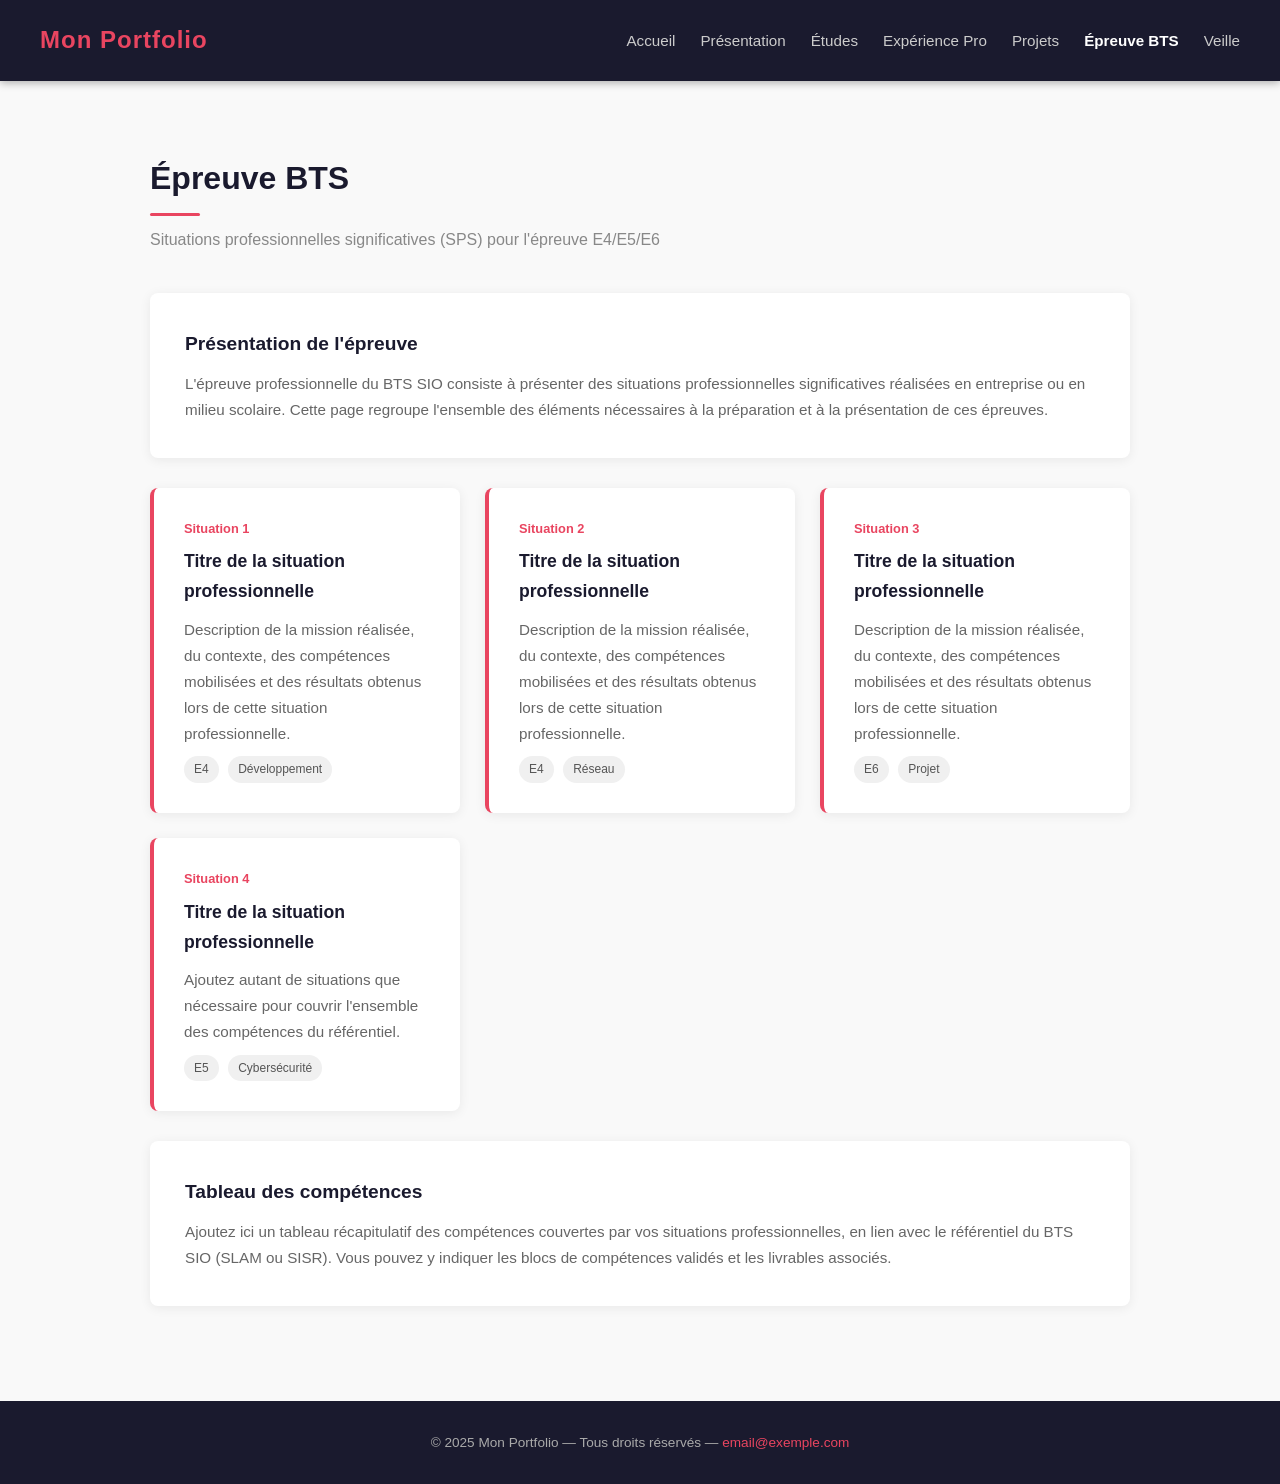
==== epreuve_bts.html @ cc59b0d3 "Update email address in footer of epreuve_bts.html" ====
<!DOCTYPE html>
<html lang="fr">
<head>
    <meta charset="UTF-8">
    <meta name="viewport" content="width=device-width, initial-scale=1.0">
    <title>Portfolio - BTS</title>
    <link rel="stylesheet" href="style.css">
</head>
<body>
<header>
    <div class="logo">Mon Portfolio</div>
    <nav>
        <ul>
            <li><a href="index.html">Accueil</a></li>
            <li><a href="presentation.html">Présentation</a></li>
            <li><a href="etudes.html">Études</a></li>
            <li><a href="experience.html">Expérience Pro</a></li>
            <li><a href="projets.html">Projets</a></li>
            <li><a href="epreuve_bts.html"style="color:white;font-weight:700">Épreuve BTS</a></li>
            <li><a href="veille.html">Veille</a></li>
        </ul>
    </nav>
</header>

<div class="section">
    <h2 class="section-title">Épreuve BTS</h2>
    <p class="section-subtitle">Situations professionnelles significatives (SPS) pour l'épreuve E4/E5/E6</p>

    <div class="info-block">
        <h3>Présentation de l'épreuve</h3>
        <p>
            L'épreuve professionnelle du BTS SIO consiste à présenter des situations professionnelles
            significatives réalisées en entreprise ou en milieu scolaire. Cette page regroupe l'ensemble
            des éléments nécessaires à la préparation et à la présentation de ces épreuves.
        </p>
    </div>

    <div class="cards">
        <div class="card">
            <div class="date">Situation 1</div>
            <h3>Titre de la situation professionnelle</h3>
            <p>Description de la mission réalisée, du contexte, des compétences mobilisées et des résultats obtenus lors de cette situation professionnelle.</p>
            <span class="tag">E4</span>
            <span class="tag">Développement</span>
        </div>

        <div class="card">
            <div class="date">Situation 2</div>
            <h3>Titre de la situation professionnelle</h3>
            <p>Description de la mission réalisée, du contexte, des compétences mobilisées et des résultats obtenus lors de cette situation professionnelle.</p>
            <span class="tag">E4</span>
            <span class="tag">Réseau</span>
        </div>

        <div class="card">
            <div class="date">Situation 3</div>
            <h3>Titre de la situation professionnelle</h3>
            <p>Description de la mission réalisée, du contexte, des compétences mobilisées et des résultats obtenus lors de cette situation professionnelle.</p>
            <span class="tag">E6</span>
            <span class="tag">Projet</span>
        </div>

        <div class="card">
            <div class="date">Situation 4</div>
            <h3>Titre de la situation professionnelle</h3>
            <p>Ajoutez autant de situations que nécessaire pour couvrir l'ensemble des compétences du référentiel.</p>
            <span class="tag">E5</span>
            <span class="tag">Cybersécurité</span>
        </div>
    </div>

    <div class="info-block" style="margin-top:30px;">
        <h3>Tableau des compétences</h3>
        <p>Ajoutez ici un tableau récapitulatif des compétences couvertes par vos situations professionnelles,
           en lien avec le référentiel du BTS SIO (SLAM ou SISR). Vous pouvez y indiquer les blocs de compétences
           validés et les livrables associés.</p>
    </div>
</div>

<footer>
    <p>© 2025 Mon Portfolio &mdash; Tous droits réservés &mdash; <a href="mailto:email@exemple.com">email@exemple.com</a></p>
</footer>
</body>
</html>
---- style.css ----
* {
    margin: 0;
    padding: 0;
    box-sizing: border-box;
}

body {
    font-family: 'Segoe UI', Tahoma, Geneva, Verdana, sans-serif;
    background-color: #f9f9f9;
    color: #333;
    line-height: 1.7;
}

header {
    background-color: #1a1a2e;
    color: white;
    padding: 20px 40px;
    display: flex;
    justify-content: space-between;
    align-items: center;
    position: sticky;
    top: 0;
    z-index: 100;
    box-shadow: 0 2px 8px rgba(0,0,0,0.3);
}

header .logo {
    font-size: 1.5rem;
    font-weight: 700;
    letter-spacing: 1px;
    color: #e94560;
}

nav ul {
    list-style: none;
    display: flex;
    gap: 25px;
}

nav ul li a {
    color: #ccc;
    text-decoration: none;
    font-size: 0.95rem;
    transition: color 0.3s;
}

nav ul li a:hover {
    color: #e94560;
}

.hero {
    background: linear-gradient(135deg, #1a1a2e, #16213e);
    color: white;
    text-align: center;
    padding: 100px 20px;
}

.hero h1 {
    font-size: 3rem;
    margin-bottom: 15px;
    color: #fff;
}

.hero h1 span {
    color: #e94560;
}

.hero p {
    font-size: 1.2rem;
    color: #aaa;
    margin-bottom: 30px;
    max-width: 600px;
    margin-left: auto;
    margin-right: auto;
}

.btn {
    display: inline-block;
    background-color: #e94560;
    color: white;
    padding: 12px 30px;
    border-radius: 4px;
    text-decoration: none;
    font-size: 1rem;
    transition: background-color 0.3s;
    margin: 5px;
}

.btn:hover {
    background-color: #c73652;
}

.btn-outline {
    background-color: transparent;
    border: 2px solid #e94560;
    color: #e94560;
}

.btn-outline:hover {
    background-color: #e94560;
    color: white;
}

.section {
    padding: 70px 60px;
    max-width: 1100px;
    margin: 0 auto;
}

.section-title {
    font-size: 2rem;
    color: #1a1a2e;
    margin-bottom: 10px;
    position: relative;
    display: inline-block;
}

.section-title::after {
    content: '';
    display: block;
    width: 50px;
    height: 3px;
    background-color: #e94560;
    margin-top: 8px;
    border-radius: 2px;
}

.section-subtitle {
    color: #888;
    margin-bottom: 40px;
    font-size: 1rem;
}

.cards {
    display: grid;
    grid-template-columns: repeat(auto-fit, minmax(280px, 1fr));
    gap: 25px;
    margin-top: 30px;
}

.card {
    background: white;
    border-radius: 8px;
    padding: 30px;
    box-shadow: 0 2px 12px rgba(0,0,0,0.07);
    transition: transform 0.3s, box-shadow 0.3s;
    border-left: 4px solid #e94560;
}

.card:hover {
    transform: translateY(-4px);
    box-shadow: 0 8px 20px rgba(0,0,0,0.12);
}

.card h3 {
    font-size: 1.1rem;
    margin-bottom: 10px;
    color: #1a1a2e;
}

.card p {
    color: #666;
    font-size: 0.95rem;
}

.card .date {
    font-size: 0.8rem;
    color: #e94560;
    margin-bottom: 8px;
    font-weight: 600;
}

.card .tag {
    display: inline-block;
    background-color: #f0f0f0;
    color: #555;
    font-size: 0.75rem;
    padding: 3px 10px;
    border-radius: 20px;
    margin-top: 10px;
    margin-right: 5px;
}

.info-block {
    background: white;
    border-radius: 8px;
    padding: 35px;
    box-shadow: 0 2px 12px rgba(0,0,0,0.07);
    margin-bottom: 25px;
}

.info-block h3 {
    color: #1a1a2e;
    margin-bottom: 10px;
    font-size: 1.2rem;
}

.info-block p {
    color: #666;
    font-size: 0.95rem;
}

.two-col {
    display: grid;
    grid-template-columns: 1fr 2fr;
    gap: 40px;
    align-items: start;
}

.profile-box {
    background: white;
    border-radius: 8px;
    padding: 30px;
    text-align: center;
    box-shadow: 0 2px 12px rgba(0,0,0,0.07);
}

.profile-box .avatar {
    width: 120px;
    height: 120px;
    border-radius: 50%;
    background-color: #1a1a2e;
    margin: 0 auto 15px;
    display: flex;
    align-items: center;
    justify-content: center;
    font-size: 3rem;
    color: #e94560;
}

.profile-box h2 {
    font-size: 1.3rem;
    color: #1a1a2e;
    margin-bottom: 5px;
}

.profile-box p {
    color: #888;
    font-size: 0.9rem;
}

.skills-list {
    display: flex;
    flex-wrap: wrap;
    gap: 10px;
    margin-top: 15px;
}

.skill-badge {
    background-color: #1a1a2e;
    color: white;
    padding: 6px 16px;
    border-radius: 20px;
    font-size: 0.85rem;
}

.quick-links {
    display: grid;
    grid-template-columns: repeat(auto-fit, minmax(180px, 1fr));
    gap: 20px;
    margin-top: 40px;
}

.quick-link-card {
    background: white;
    border-radius: 8px;
    padding: 25px;
    text-align: center;
    text-decoration: none;
    color: #1a1a2e;
    box-shadow: 0 2px 12px rgba(0,0,0,0.07);
    transition: transform 0.3s, box-shadow 0.3s;
    border-top: 3px solid #e94560;
}

.quick-link-card:hover {
    transform: translateY(-4px);
    box-shadow: 0 8px 20px rgba(0,0,0,0.12);
    color: #e94560;
}

.quick-link-card .icon {
    font-size: 2rem;
    margin-bottom: 10px;
}

.quick-link-card span {
    font-size: 0.9rem;
    font-weight: 600;
}

footer {
    background-color: #1a1a2e;
    color: #aaa;
    text-align: center;
    padding: 30px;
    font-size: 0.85rem;
}

footer a {
    color: #e94560;
    text-decoration: none;
}

@media (max-width: 768px) {
    header {
        flex-direction: column;
        gap: 15px;
        padding: 15px 20px;
    }
    nav ul {
        flex-wrap: wrap;
        justify-content: center;
        gap: 12px;
    }
    .section {
        padding: 50px 20px;
    }
    .hero h1 {
        font-size: 2rem;
    }
    .two-col {
        grid-template-columns: 1fr;
    }
}
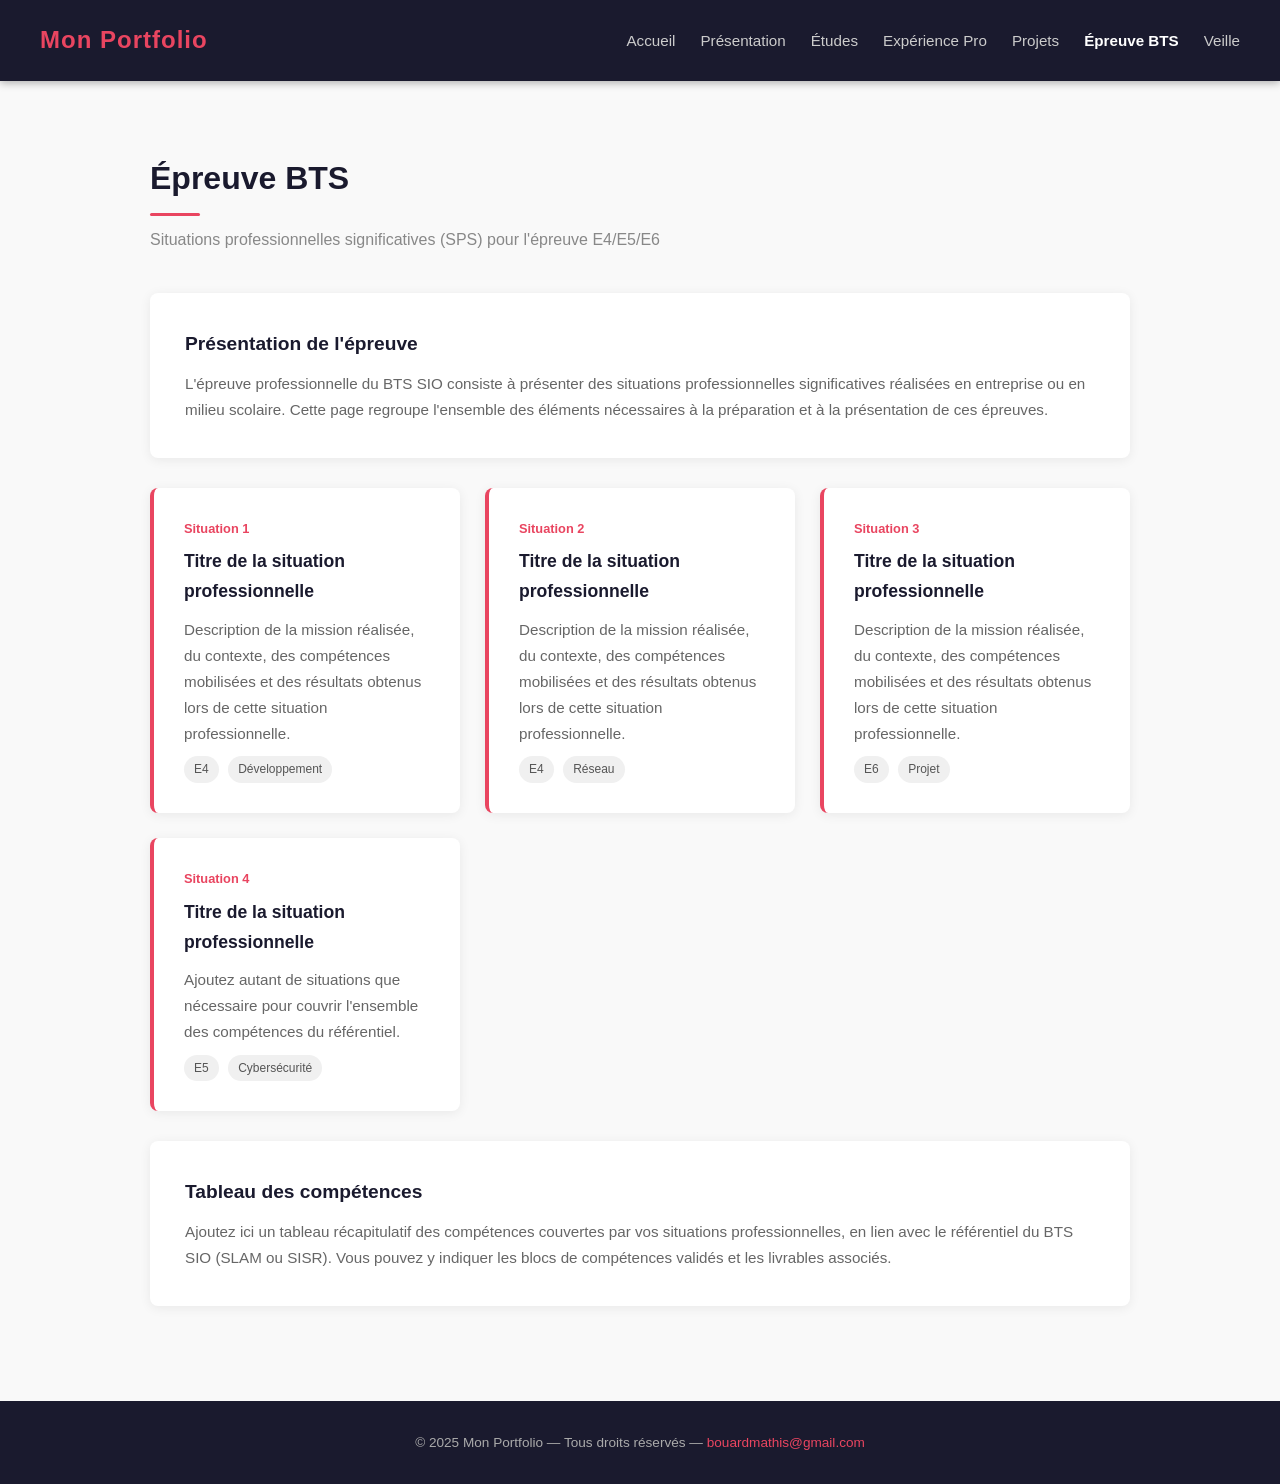
==== commit 83869789: "Update footer email address in epreuve_bts.html" ====
--- a/epreuve_bts.html
+++ b/epreuve_bts.html
@@ -78,7 +78,7 @@
 </div>
 
 <footer>
-    <p>© 2025 Mon Portfolio &mdash; Tous droits réservés &mdash; <a href="mailto:email@exemple.com">email@exemple.com</a></p>
+    <p>© 2025 Mon Portfolio &mdash; Tous droits réservés &mdash; <a href="mailto:bouardmathis@gmail.com">bouardmathis@gmail.com</a></p>
 </footer>
 </body>
 </html>
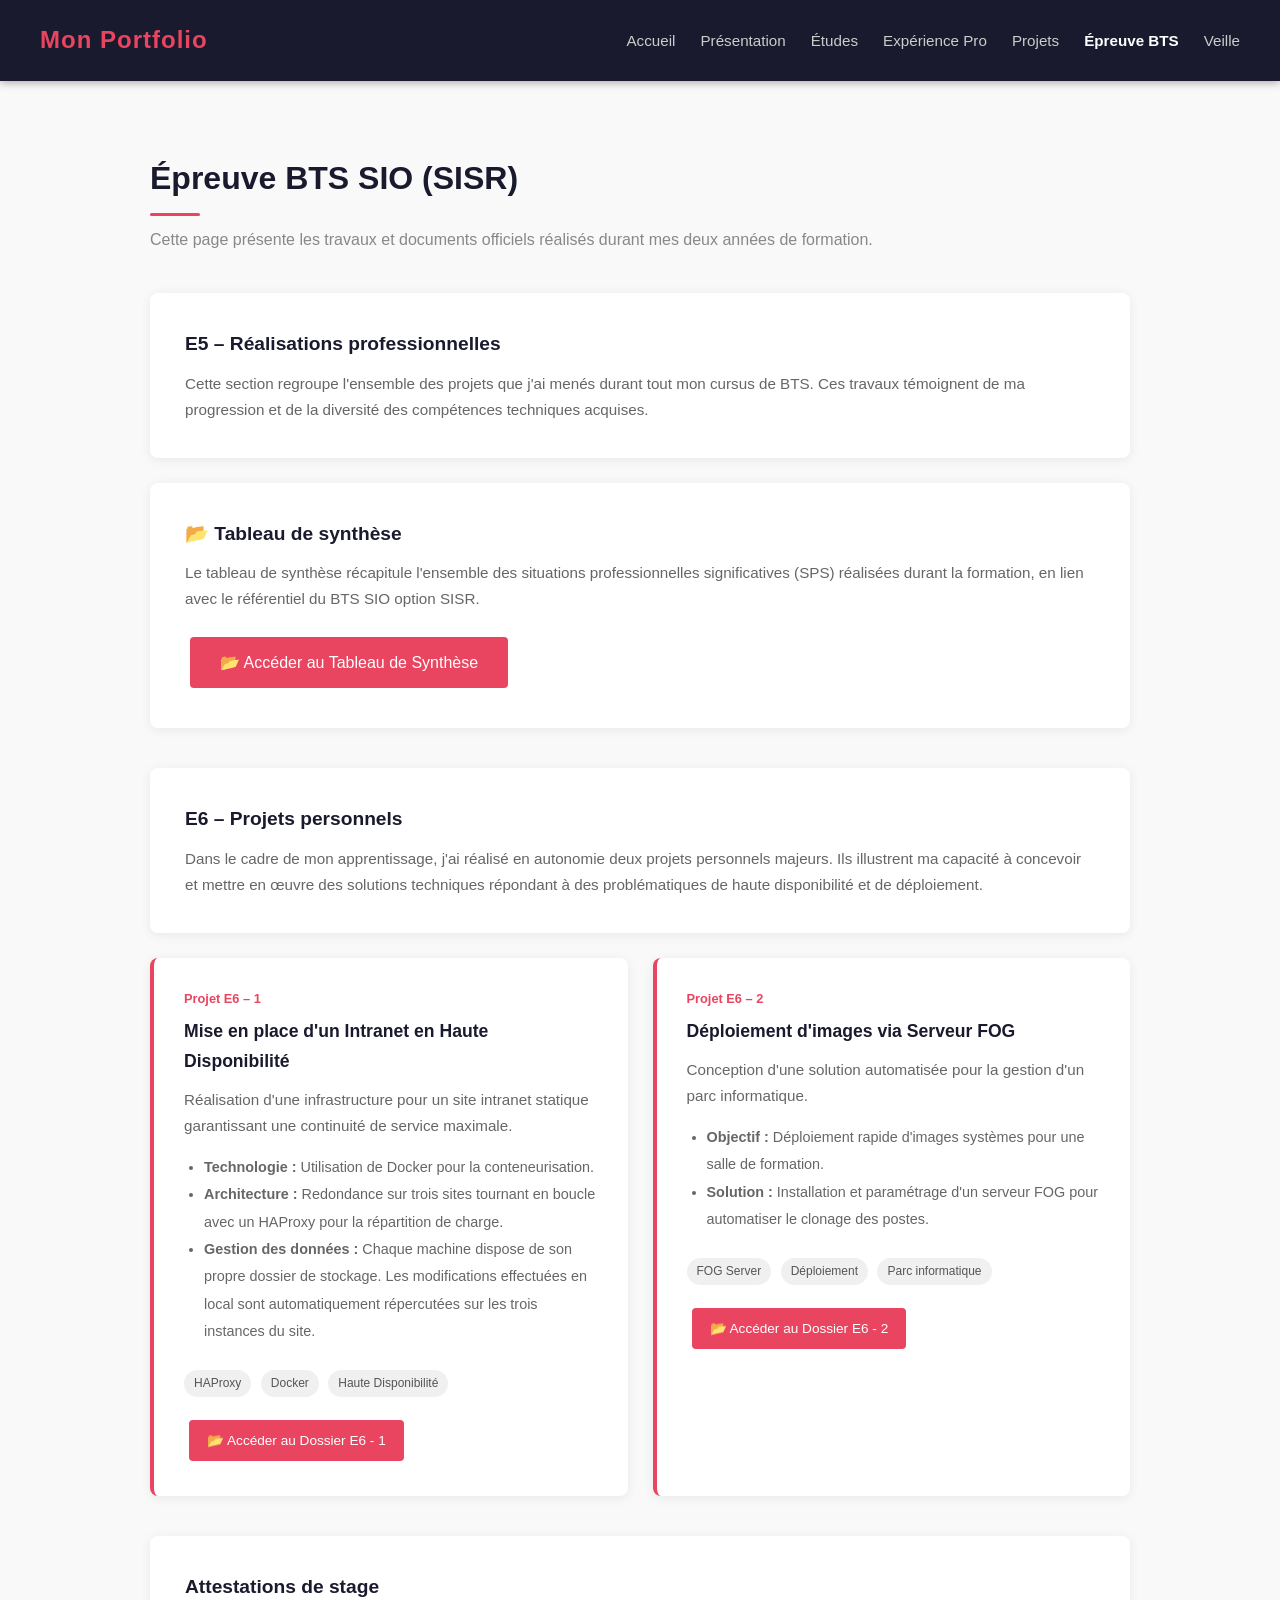
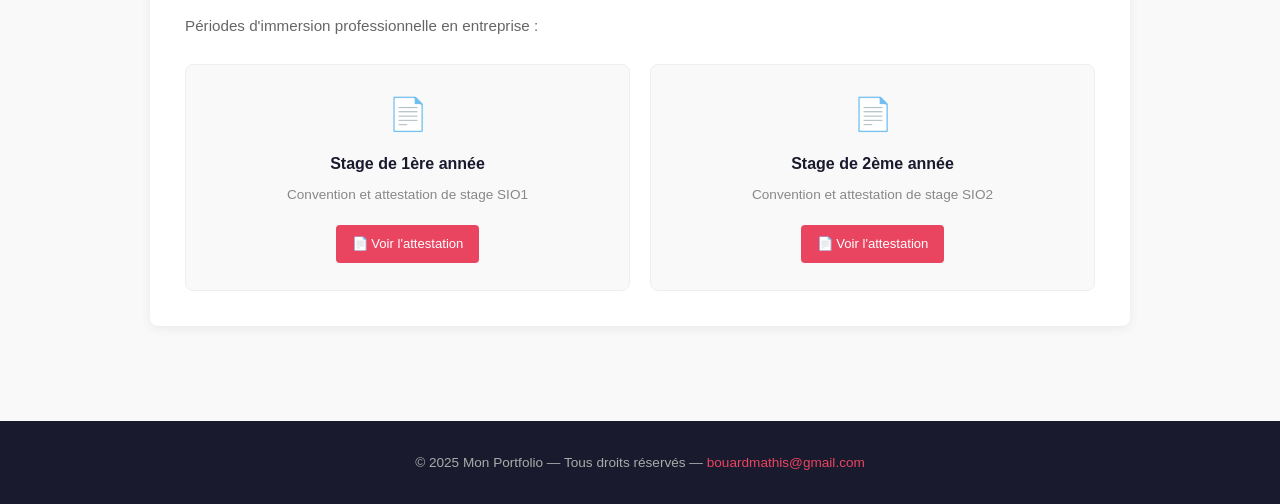
==== commit 811f8d73: "update epreuve bts update epreuve bts" ====
--- a/epreuve_bts.html
+++ b/epreuve_bts.html
@@ -3,10 +3,11 @@
 <head>
     <meta charset="UTF-8">
     <meta name="viewport" content="width=device-width, initial-scale=1.0">
-    <title>Portfolio - BTS</title>
+    <title>Portfolio - Épreuve BTS SIO (SISR)</title>
     <link rel="stylesheet" href="style.css">
 </head>
 <body>
+
 <header>
     <div class="logo">Mon Portfolio</div>
     <nav>
@@ -16,69 +17,111 @@
             <li><a href="etudes.html">Études</a></li>
             <li><a href="experience.html">Expérience Pro</a></li>
             <li><a href="projets.html">Projets</a></li>
-            <li><a href="epreuve_bts.html"style="color:white;font-weight:700">Épreuve BTS</a></li>
+            <li><a href="epreuve_bts.html" style="color:white;font-weight:700">Épreuve BTS</a></li>
             <li><a href="veille.html">Veille</a></li>
         </ul>
     </nav>
 </header>
 
 <div class="section">
-    <h2 class="section-title">Épreuve BTS</h2>
-    <p class="section-subtitle">Situations professionnelles significatives (SPS) pour l'épreuve E4/E5/E6</p>
+    <h2 class="section-title">Épreuve BTS SIO (SISR)</h2>
+    <p class="section-subtitle">Cette page présente les travaux et documents officiels réalisés durant mes deux années de formation.</p>
 
+    <!-- ===== E5 – Réalisations professionnelles ===== -->
     <div class="info-block">
-        <h3>Présentation de l'épreuve</h3>
+        <h3>E5 – Réalisations professionnelles</h3>
         <p>
-            L'épreuve professionnelle du BTS SIO consiste à présenter des situations professionnelles
-            significatives réalisées en entreprise ou en milieu scolaire. Cette page regroupe l'ensemble
-            des éléments nécessaires à la préparation et à la présentation de ces épreuves.
+            Cette section regroupe l'ensemble des projets que j'ai menés durant tout mon cursus de BTS.
+            Ces travaux témoignent de ma progression et de la diversité des compétences techniques acquises.
         </p>
     </div>
 
-    <div class="cards">
+    <div class="info-block" style="margin-top:20px;">
+        <h3>📂 Tableau de synthèse</h3>
+        <p style="margin-bottom:20px;">
+            Le tableau de synthèse récapitule l'ensemble des situations professionnelles significatives (SPS)
+            réalisées durant la formation, en lien avec le référentiel du BTS SIO option SISR.
+        </p>
+        <a href="document/Tableau_de_synthese_BOUARD.pdf" target="_blank" class="btn">📂 Accéder au Tableau de Synthèse</a>
+    </div>
+
+    <!-- ===== E6 – Projets personnels ===== -->
+    <div class="info-block" style="margin-top:40px;">
+        <h3>E6 – Projets personnels</h3>
+        <p>
+            Dans le cadre de mon apprentissage, j'ai réalisé en autonomie deux projets personnels majeurs.
+            Ils illustrent ma capacité à concevoir et mettre en œuvre des solutions techniques répondant
+            à des problématiques de haute disponibilité et de déploiement.
+        </p>
+    </div>
+
+    <div class="cards" style="margin-top:25px;">
+
+        <!-- Projet E6 – 1 -->
         <div class="card">
-            <div class="date">Situation 1</div>
-            <h3>Titre de la situation professionnelle</h3>
-            <p>Description de la mission réalisée, du contexte, des compétences mobilisées et des résultats obtenus lors de cette situation professionnelle.</p>
-            <span class="tag">E4</span>
-            <span class="tag">Développement</span>
+            <div class="date">Projet E6 – 1</div>
+            <h3>Mise en place d'un Intranet en Haute Disponibilité</h3>
+            <p>Réalisation d'une infrastructure pour un site intranet statique garantissant une continuité de service maximale.</p>
+            <ul style="margin:15px 0 15px 20px; color:#666; font-size:0.9rem; line-height:1.9;">
+                <li><strong>Technologie :</strong> Utilisation de Docker pour la conteneurisation.</li>
+                <li><strong>Architecture :</strong> Redondance sur trois sites tournant en boucle avec un HAProxy pour la répartition de charge.</li>
+                <li><strong>Gestion des données :</strong> Chaque machine dispose de son propre dossier de stockage. Les modifications effectuées en local sont automatiquement répercutées sur les trois instances du site.</li>
+            </ul>
+            <span class="tag">HAProxy</span>
+            <span class="tag">Docker</span>
+            <span class="tag">Haute Disponibilité</span>
+            <div style="margin-top:18px;">
+                <a href="document/E6 2026 – BOUARD – 1.pdf" target="_blank" class="btn" style="font-size:0.85rem; padding:9px 18px;">📂 Accéder au Dossier E6 - 1</a>
+            </div>
         </div>
 
+        <!-- Projet E6 – 2 -->
         <div class="card">
-            <div class="date">Situation 2</div>
-            <h3>Titre de la situation professionnelle</h3>
-            <p>Description de la mission réalisée, du contexte, des compétences mobilisées et des résultats obtenus lors de cette situation professionnelle.</p>
-            <span class="tag">E4</span>
-            <span class="tag">Réseau</span>
+            <div class="date">Projet E6 – 2</div>
+            <h3>Déploiement d'images via Serveur FOG</h3>
+            <p>Conception d'une solution automatisée pour la gestion d'un parc informatique.</p>
+            <ul style="margin:15px 0 15px 20px; color:#666; font-size:0.9rem; line-height:1.9;">
+                <li><strong>Objectif :</strong> Déploiement rapide d'images systèmes pour une salle de formation.</li>
+                <li><strong>Solution :</strong> Installation et paramétrage d'un serveur FOG pour automatiser le clonage des postes.</li>
+            </ul>
+            <span class="tag">FOG Server</span>
+            <span class="tag">Déploiement</span>
+            <span class="tag">Parc informatique</span>
+            <div style="margin-top:18px;">
+                <a href="document/E6 2026 – BOUARD – 2.pdf" target="_blank" class="btn" style="font-size:0.85rem; padding:9px 18px;">📂 Accéder au Dossier E6 - 2</a>
+            </div>
         </div>
 
-        <div class="card">
-            <div class="date">Situation 3</div>
-            <h3>Titre de la situation professionnelle</h3>
-            <p>Description de la mission réalisée, du contexte, des compétences mobilisées et des résultats obtenus lors de cette situation professionnelle.</p>
-            <span class="tag">E6</span>
-            <span class="tag">Projet</span>
-        </div>
+    </div>
 
-        <div class="card">
-            <div class="date">Situation 4</div>
-            <h3>Titre de la situation professionnelle</h3>
-            <p>Ajoutez autant de situations que nécessaire pour couvrir l'ensemble des compétences du référentiel.</p>
-            <span class="tag">E5</span>
-            <span class="tag">Cybersécurité</span>
+    <!-- ===== Attestations de stage ===== -->
+    <div class="info-block" style="margin-top:40px;">
+        <h3>Attestations de stage</h3>
+        <p style="margin-bottom:25px;">Périodes d'immersion professionnelle en entreprise :</p>
+        <div style="display:flex; gap:20px; flex-wrap:wrap;">
+
+            <div style="flex:1; min-width:220px; background:#f9f9f9; border-radius:8px; padding:22px; text-align:center; border:1px solid #eee;">
+                <div style="font-size:2rem; margin-bottom:8px;">📄</div>
+                <strong style="display:block; margin-bottom:6px; color:#1a1a2e;">Stage de 1ère année</strong>
+                <p style="font-size:0.85rem; color:#888; margin-bottom:14px;">Convention et attestation de stage SIO1</p>
+                <a href="document/Conventions Stage SIO1.pdf" target="_blank" class="btn" style="font-size:0.82rem; padding:8px 16px;">📄 Voir l'attestation</a>
+            </div>
+
+            <div style="flex:1; min-width:220px; background:#f9f9f9; border-radius:8px; padding:22px; text-align:center; border:1px solid #eee;">
+                <div style="font-size:2rem; margin-bottom:8px;">📄</div>
+                <strong style="display:block; margin-bottom:6px; color:#1a1a2e;">Stage de 2ème année</strong>
+                <p style="font-size:0.85rem; color:#888; margin-bottom:14px;">Convention et attestation de stage SIO2</p>
+                <a href="document/Conventions Stage SIO2-1.pdf" target="_blank" class="btn" style="font-size:0.82rem; padding:8px 16px;">📄 Voir l'attestation</a>
+            </div>
+
         </div>
     </div>
 
-    <div class="info-block" style="margin-top:30px;">
-        <h3>Tableau des compétences</h3>
-        <p>Ajoutez ici un tableau récapitulatif des compétences couvertes par vos situations professionnelles,
-           en lien avec le référentiel du BTS SIO (SLAM ou SISR). Vous pouvez y indiquer les blocs de compétences
-           validés et les livrables associés.</p>
-    </div>
 </div>
 
 <footer>
     <p>© 2025 Mon Portfolio &mdash; Tous droits réservés &mdash; <a href="mailto:bouardmathis@gmail.com">bouardmathis@gmail.com</a></p>
 </footer>
+
 </body>
 </html>
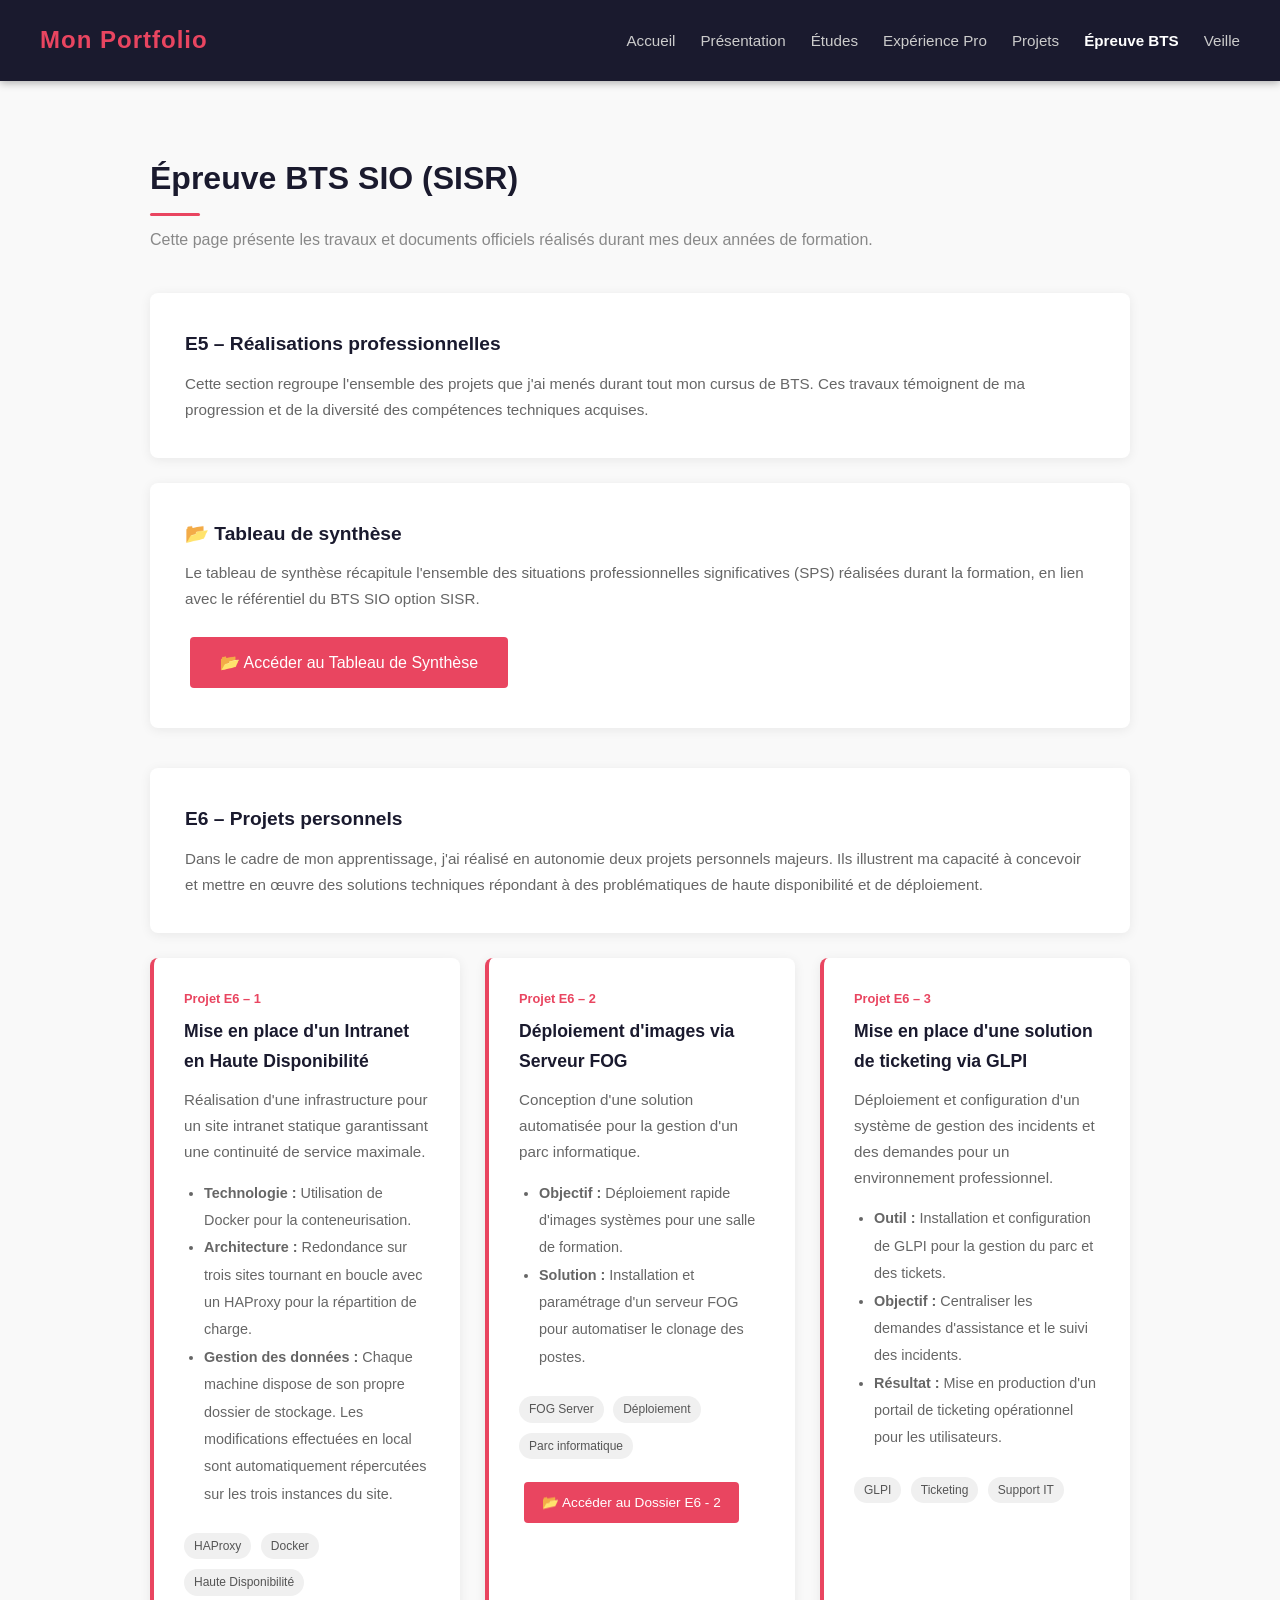
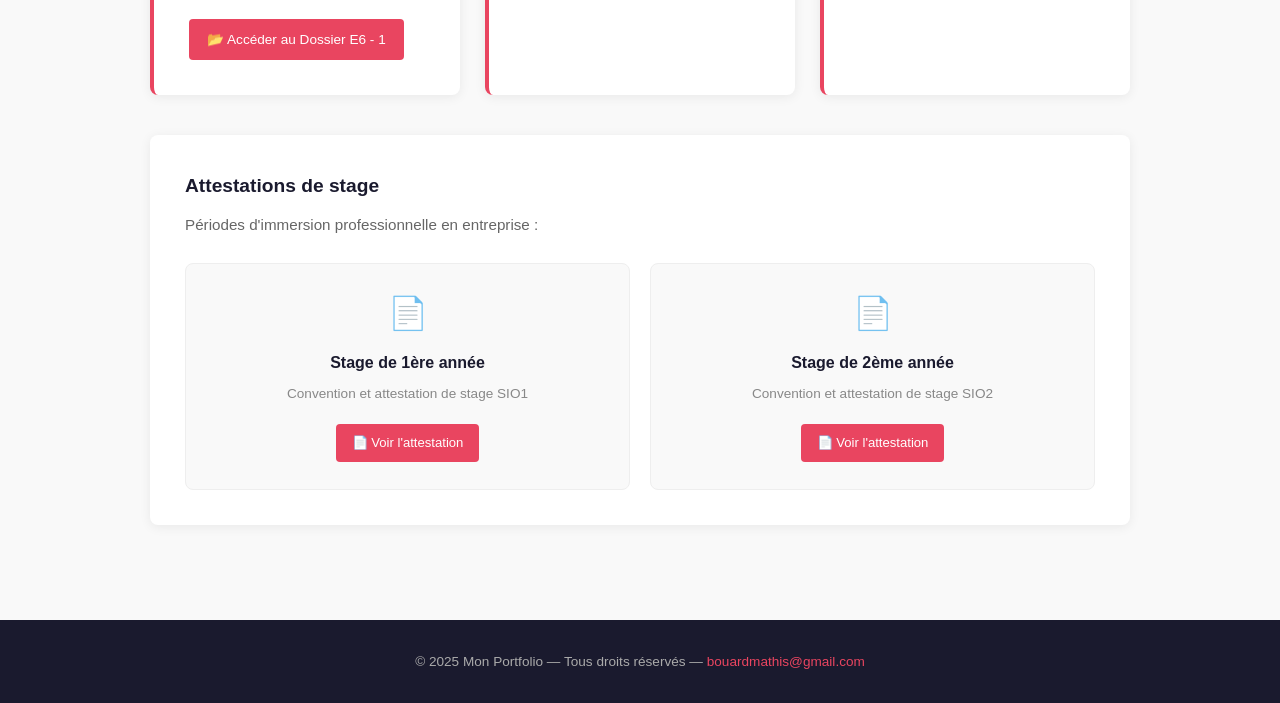
==== commit 901be292: "Update epreuve_bts.html" ====
--- a/epreuve_bts.html
+++ b/epreuve_bts.html
@@ -27,7 +27,7 @@
     <h2 class="section-title">Épreuve BTS SIO (SISR)</h2>
     <p class="section-subtitle">Cette page présente les travaux et documents officiels réalisés durant mes deux années de formation.</p>
 
-    <!-- ===== E5 – Réalisations professionnelles ===== -->
+
     <div class="info-block">
         <h3>E5 – Réalisations professionnelles</h3>
         <p>
@@ -45,7 +45,7 @@
         <a href="document/Tableau_de_synthese_BOUARD.pdf" target="_blank" class="btn">📂 Accéder au Tableau de Synthèse</a>
     </div>
 
-    <!-- ===== E6 – Projets personnels ===== -->
+
     <div class="info-block" style="margin-top:40px;">
         <h3>E6 – Projets personnels</h3>
         <p>
@@ -57,7 +57,7 @@
 
     <div class="cards" style="margin-top:25px;">
 
-        <!-- Projet E6 – 1 -->
+
         <div class="card">
             <div class="date">Projet E6 – 1</div>
             <h3>Mise en place d'un Intranet en Haute Disponibilité</h3>
@@ -75,7 +75,7 @@
             </div>
         </div>
 
-        <!-- Projet E6 – 2 -->
+
         <div class="card">
             <div class="date">Projet E6 – 2</div>
             <h3>Déploiement d'images via Serveur FOG</h3>
@@ -92,9 +92,23 @@
             </div>
         </div>
 
+        <div class="card">
+            <div class="date">Projet E6 – 3</div>
+            <h3>Mise en place d'une solution de ticketing via GLPI</h3>
+            <p>Déploiement et configuration d'un système de gestion des incidents et des demandes pour un environnement professionnel.</p>
+            <ul style="margin:15px 0 15px 20px; color:#666; font-size:0.9rem; line-height:1.9;">
+                <li><strong>Outil :</strong> Installation et configuration de GLPI pour la gestion du parc et des tickets.</li>
+                <li><strong>Objectif :</strong> Centraliser les demandes d'assistance et le suivi des incidents.</li>
+                <li><strong>Résultat :</strong> Mise en production d'un portail de ticketing opérationnel pour les utilisateurs.</li>
+            </ul>
+            <span class="tag">GLPI</span>
+            <span class="tag">Ticketing</span>
+            <span class="tag">Support IT</span>
+        </div>
+
     </div>
 
-    <!-- ===== Attestations de stage ===== -->
+
     <div class="info-block" style="margin-top:40px;">
         <h3>Attestations de stage</h3>
         <p style="margin-bottom:25px;">Périodes d'immersion professionnelle en entreprise :</p>
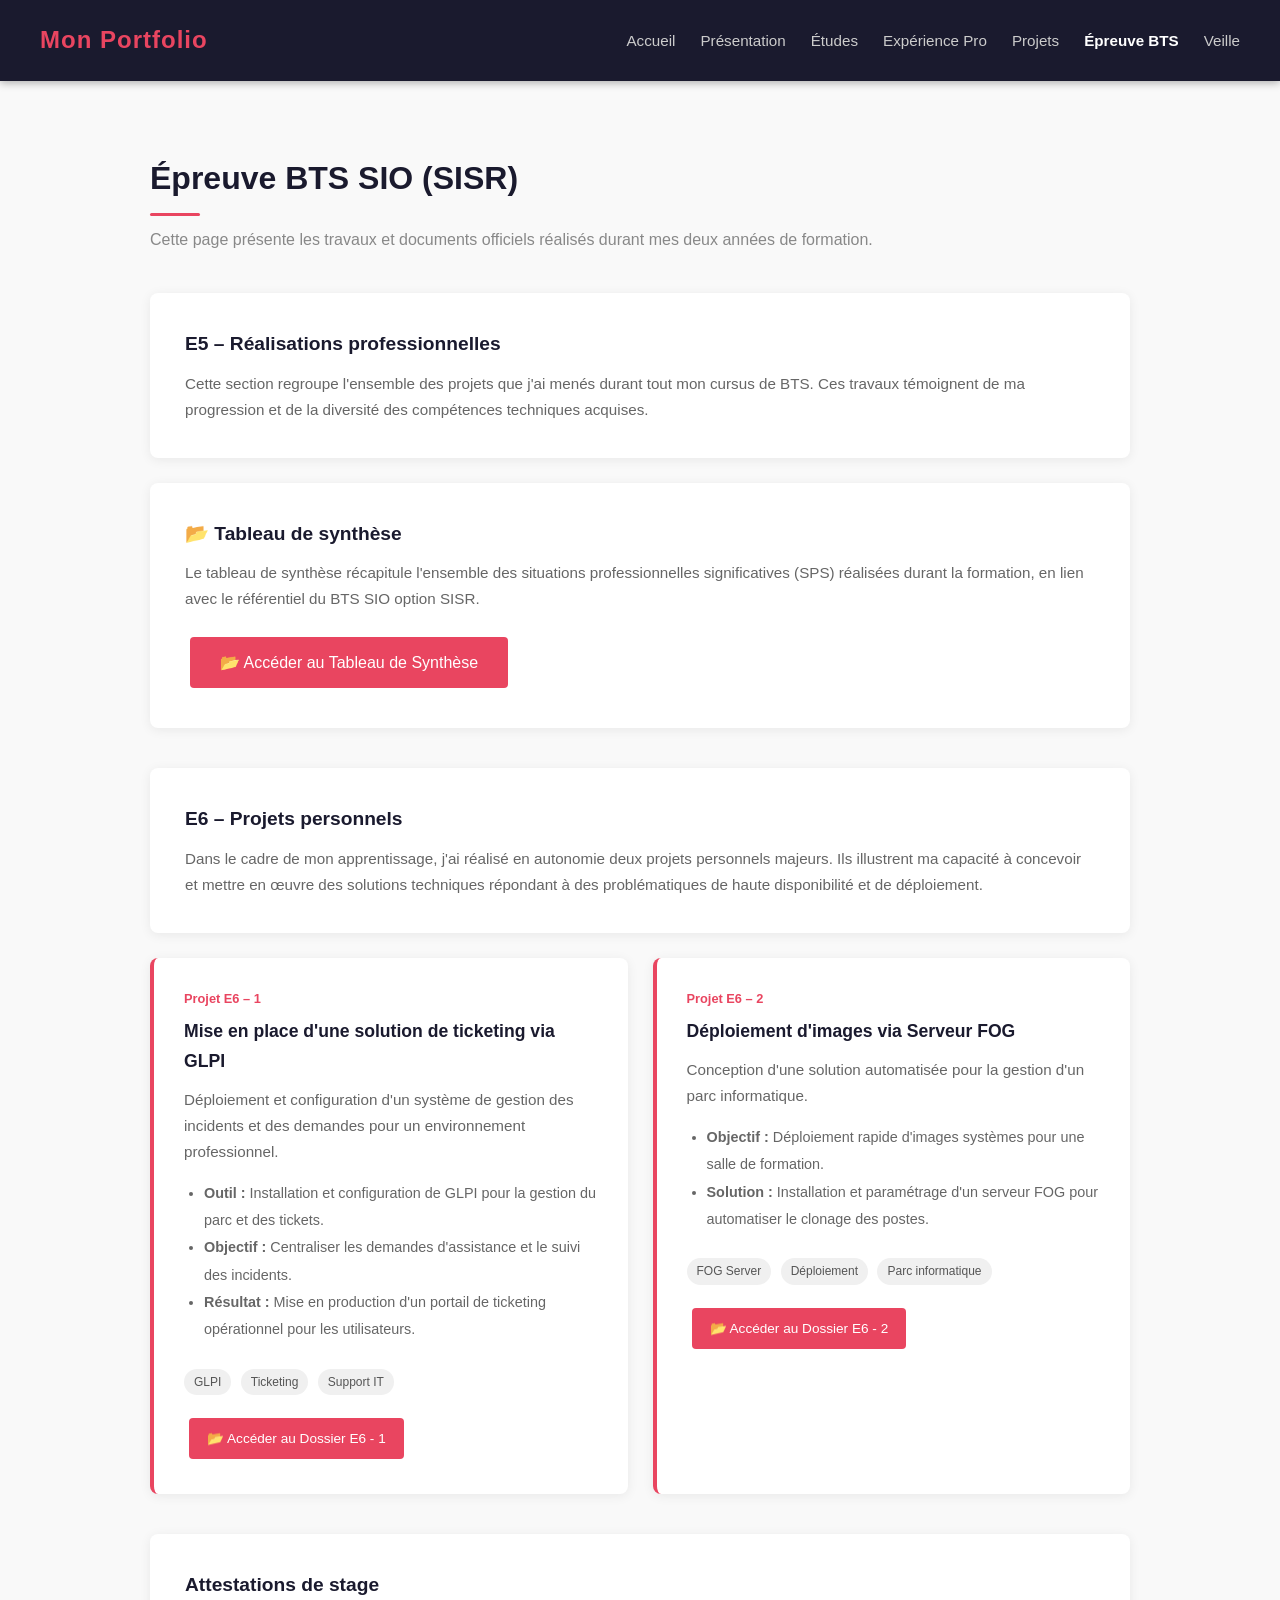
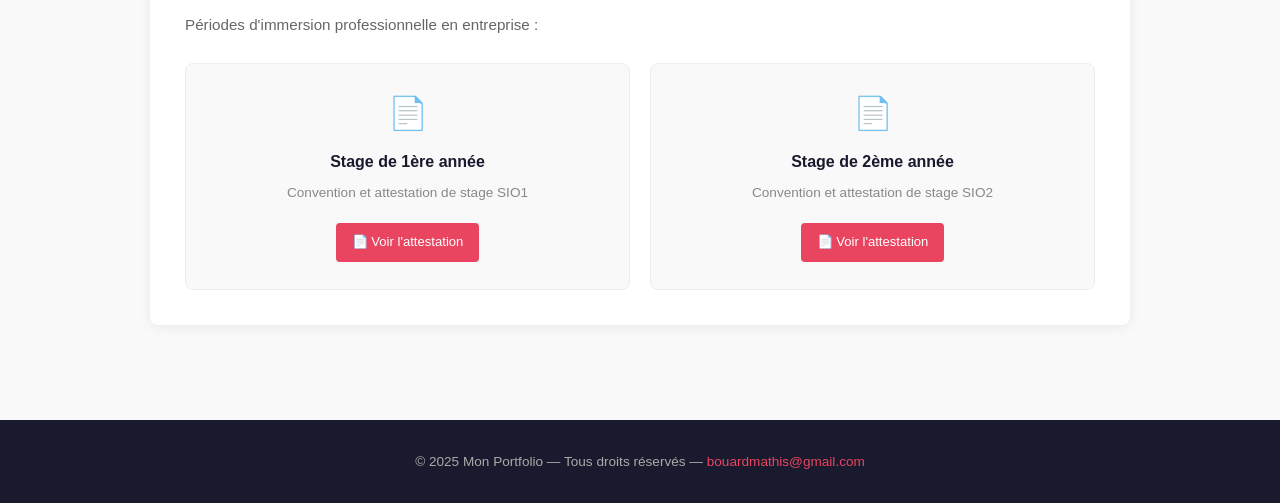
==== commit 9f9cd2b5: "Update epreuve_bts.html" ====
--- a/epreuve_bts.html
+++ b/epreuve_bts.html
@@ -60,16 +60,16 @@
 
         <div class="card">
             <div class="date">Projet E6 – 1</div>
-            <h3>Mise en place d'un Intranet en Haute Disponibilité</h3>
-            <p>Réalisation d'une infrastructure pour un site intranet statique garantissant une continuité de service maximale.</p>
+            <h3>Mise en place d'une solution de ticketing via GLPI</h3>
+            <p>Déploiement et configuration d'un système de gestion des incidents et des demandes pour un environnement professionnel.</p>
             <ul style="margin:15px 0 15px 20px; color:#666; font-size:0.9rem; line-height:1.9;">
-                <li><strong>Technologie :</strong> Utilisation de Docker pour la conteneurisation.</li>
-                <li><strong>Architecture :</strong> Redondance sur trois sites tournant en boucle avec un HAProxy pour la répartition de charge.</li>
-                <li><strong>Gestion des données :</strong> Chaque machine dispose de son propre dossier de stockage. Les modifications effectuées en local sont automatiquement répercutées sur les trois instances du site.</li>
+                <li><strong>Outil :</strong> Installation et configuration de GLPI pour la gestion du parc et des tickets.</li>
+                <li><strong>Objectif :</strong> Centraliser les demandes d'assistance et le suivi des incidents.</li>
+                <li><strong>Résultat :</strong> Mise en production d'un portail de ticketing opérationnel pour les utilisateurs.</li>
             </ul>
-            <span class="tag">HAProxy</span>
-            <span class="tag">Docker</span>
-            <span class="tag">Haute Disponibilité</span>
+            <span class="tag">GLPI</span>
+            <span class="tag">Ticketing</span>
+            <span class="tag">Support IT</span>
             <div style="margin-top:18px;">
                 <a href="document/E6 2026 – BOUARD – 1.pdf" target="_blank" class="btn" style="font-size:0.85rem; padding:9px 18px;">📂 Accéder au Dossier E6 - 1</a>
             </div>
@@ -92,19 +92,6 @@
             </div>
         </div>
 
-        <div class="card">
-            <div class="date">Projet E6 – 3</div>
-            <h3>Mise en place d'une solution de ticketing via GLPI</h3>
-            <p>Déploiement et configuration d'un système de gestion des incidents et des demandes pour un environnement professionnel.</p>
-            <ul style="margin:15px 0 15px 20px; color:#666; font-size:0.9rem; line-height:1.9;">
-                <li><strong>Outil :</strong> Installation et configuration de GLPI pour la gestion du parc et des tickets.</li>
-                <li><strong>Objectif :</strong> Centraliser les demandes d'assistance et le suivi des incidents.</li>
-                <li><strong>Résultat :</strong> Mise en production d'un portail de ticketing opérationnel pour les utilisateurs.</li>
-            </ul>
-            <span class="tag">GLPI</span>
-            <span class="tag">Ticketing</span>
-            <span class="tag">Support IT</span>
-        </div>
 
     </div>
 
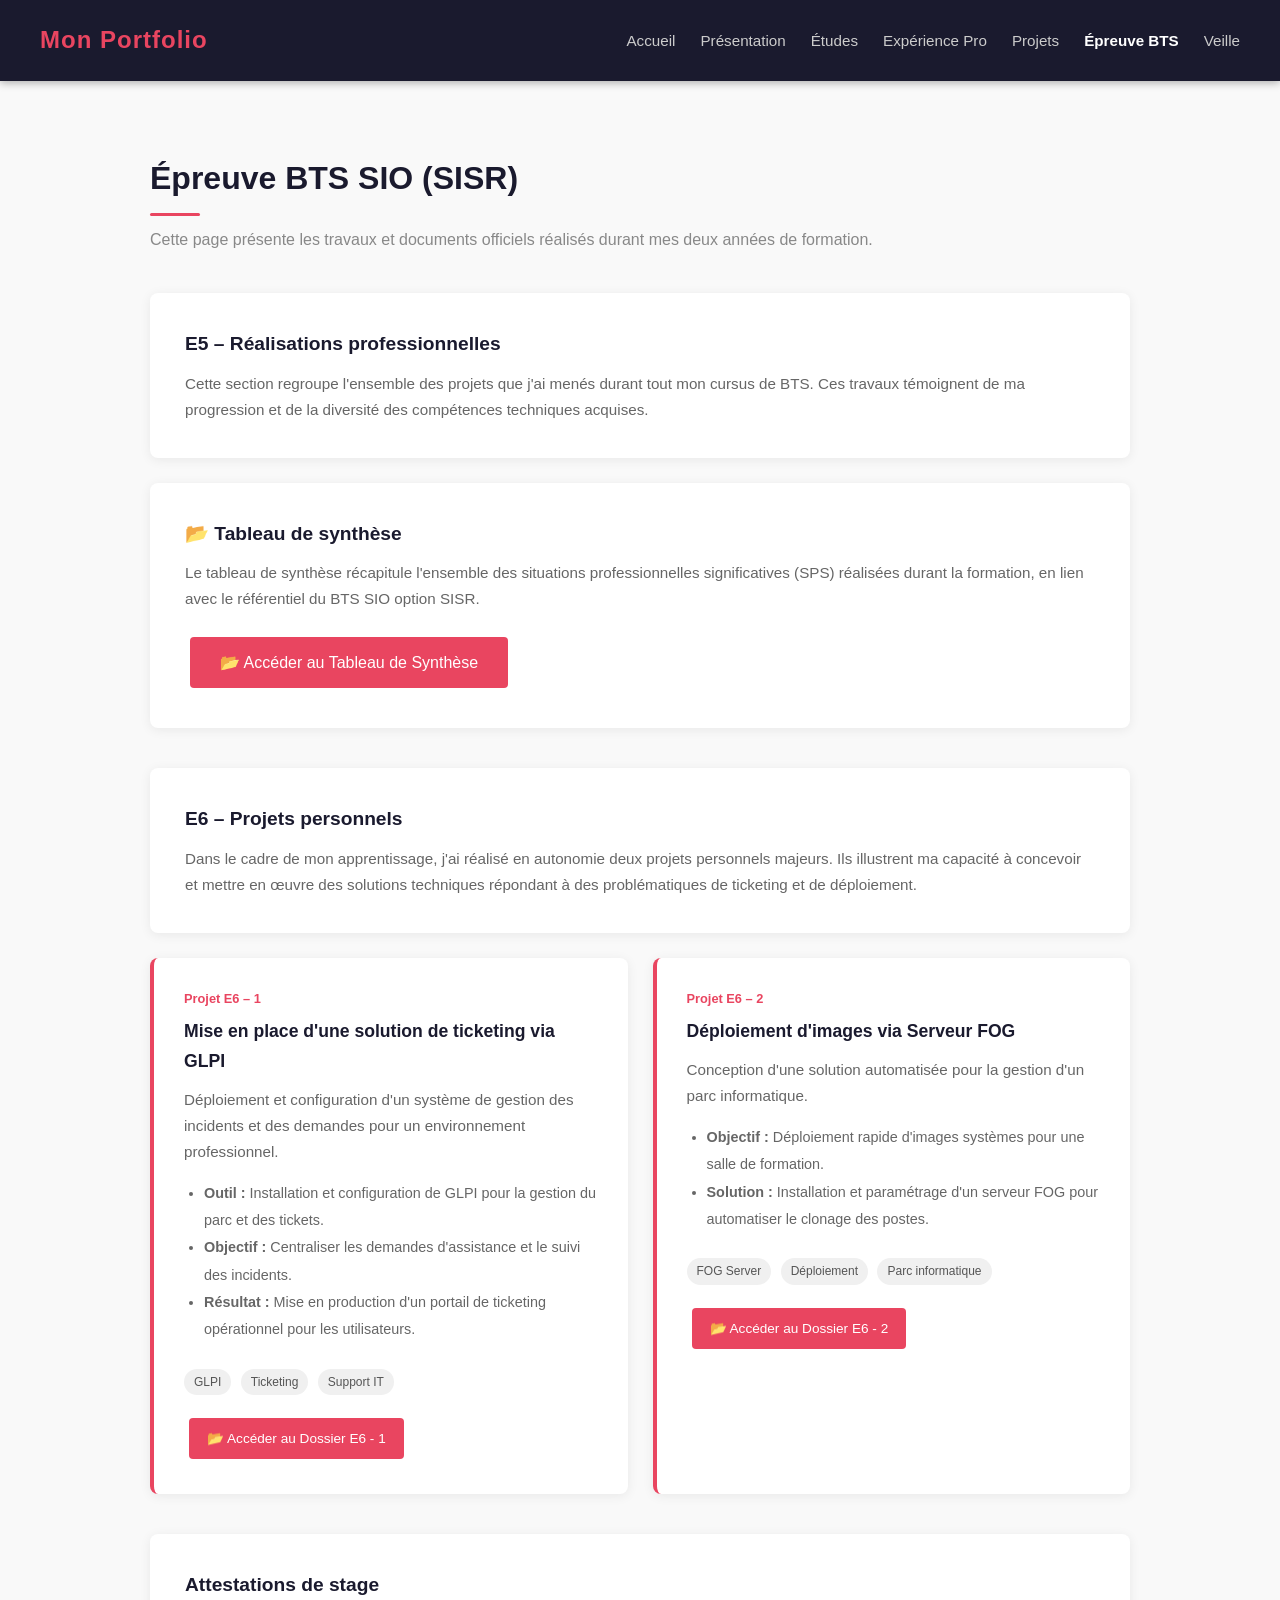
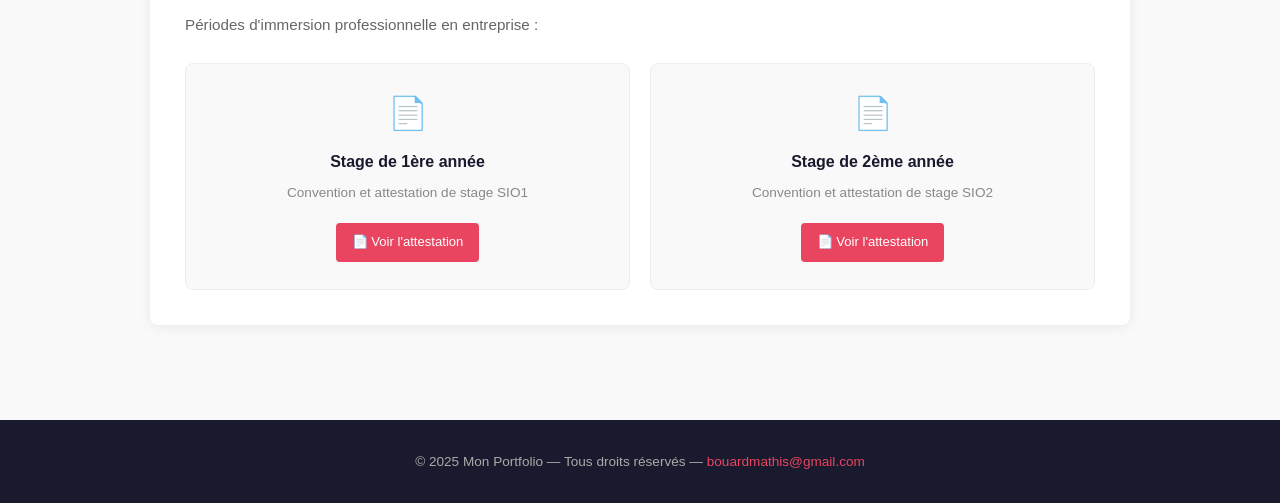
==== commit cfd6c979: "Update project description in epreuve_bts.html" ====
--- a/epreuve_bts.html
+++ b/epreuve_bts.html
@@ -42,7 +42,7 @@
             Le tableau de synthèse récapitule l'ensemble des situations professionnelles significatives (SPS)
             réalisées durant la formation, en lien avec le référentiel du BTS SIO option SISR.
         </p>
-        <a href="document/Tableau_de_synthese_BOUARD.pdf" target="_blank" class="btn">📂 Accéder au Tableau de Synthèse</a>
+        <a href="document/Tableau_de_synthese_Bouard Mathis.pdf" target="_blank" class="btn">📂 Accéder au Tableau de Synthèse</a>
     </div>
 
 
@@ -51,7 +51,7 @@
         <p>
             Dans le cadre de mon apprentissage, j'ai réalisé en autonomie deux projets personnels majeurs.
             Ils illustrent ma capacité à concevoir et mettre en œuvre des solutions techniques répondant
-            à des problématiques de haute disponibilité et de déploiement.
+            à des problématiques de ticketing et de déploiement.
         </p>
     </div>
 
--- a/style.css
+++ b/style.css
@@ -303,6 +303,50 @@
     text-decoration: none;
 }
 
+/* PDF Preview Styles */
+.pdf-preview-block {
+    background: white;
+    border-radius: 8px;
+    padding: 35px;
+    box-shadow: 0 2px 12px rgba(0,0,0,0.07);
+    margin-top: 40px;
+}
+
+.pdf-preview-header {
+    display: flex;
+    justify-content: space-between;
+    align-items: center;
+    margin-bottom: 20px;
+    flex-wrap: wrap;
+    gap: 15px;
+}
+
+.pdf-preview-title {
+    color: #1a1a2e;
+    font-size: 1.2rem;
+    font-weight: bold;
+    display: flex;
+    align-items: center;
+    gap: 10px;
+    margin: 0;
+}
+
+.pdf-frame-wrapper {
+    position: relative;
+    width: 100%;
+    height: 700px;
+    border-radius: 6px;
+    overflow: hidden;
+    border: 1px solid #e2e8f0;
+    box-shadow: inset 0 2px 4px rgba(0,0,0,0.06);
+}
+
+.pdf-frame-wrapper iframe {
+    width: 100%;
+    height: 100%;
+    border: none;
+}
+
 @media (max-width: 768px) {
     header {
         flex-direction: column;
@@ -323,4 +367,10 @@
     .two-col {
         grid-template-columns: 1fr;
     }
-}
+    .pdf-frame-wrapper {
+        height: 500px;
+    }
+    .pdf-preview-block {
+        padding: 20px;
+    }
+}
